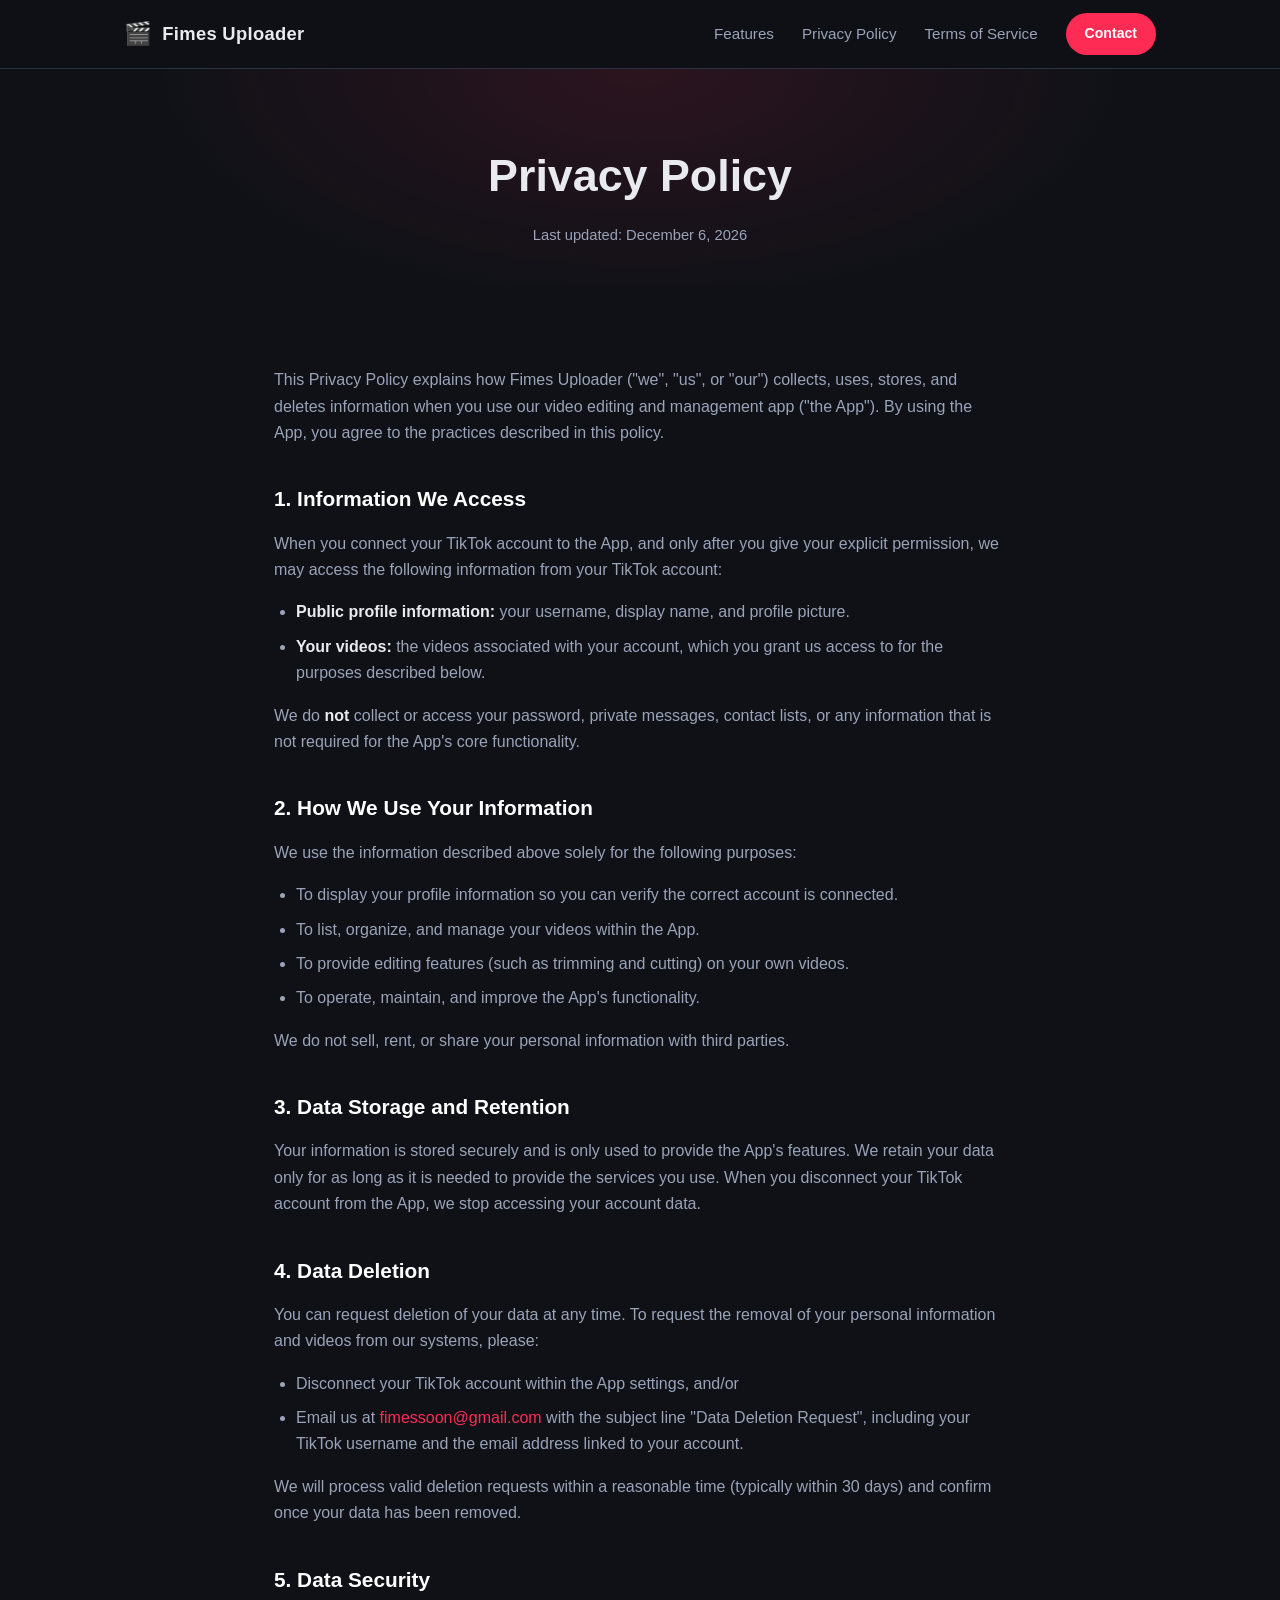
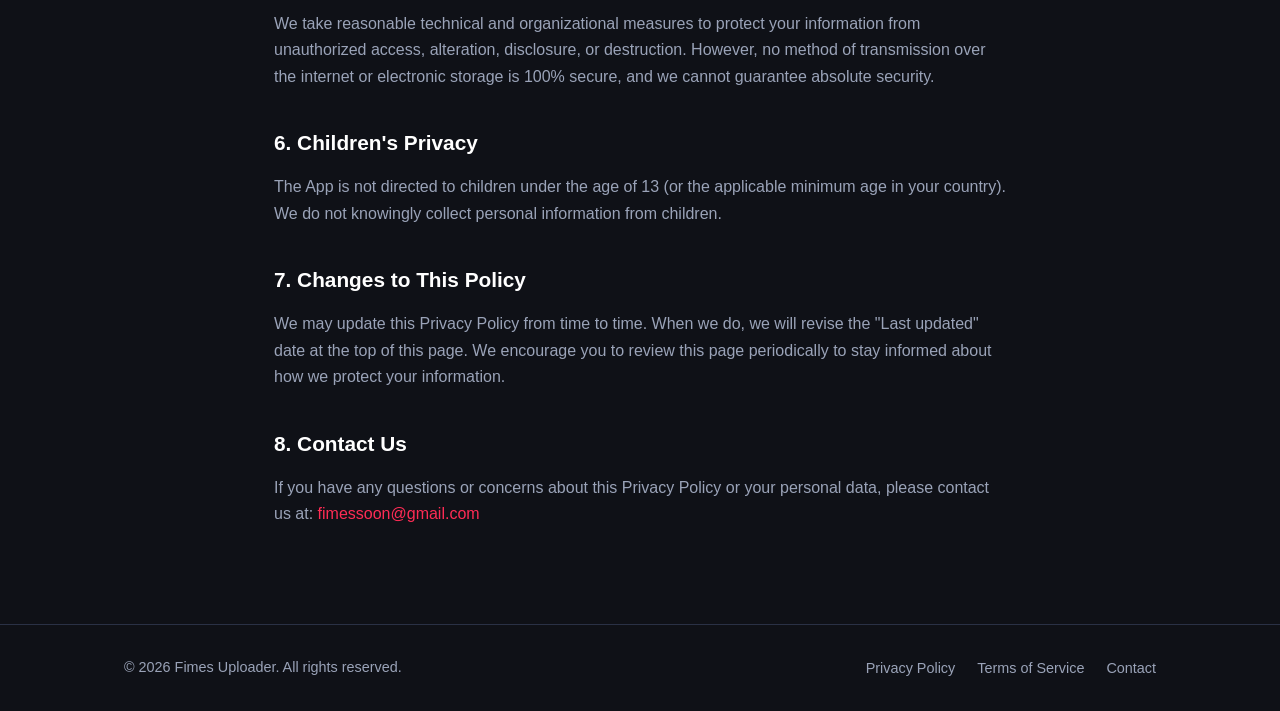
==== privacy-policy.html @ b1f83678 "2" ====
<!DOCTYPE html>
<html lang="en">
<head>
  <meta charset="UTF-8" />
  <meta name="viewport" content="width=device-width, initial-scale=1.0" />
  <title>Privacy Policy — Fimes Uploader</title>
  <meta name="description" content="Privacy Policy for the Fimes Uploader app." />
  <link rel="icon" href="data:image/svg+xml,<svg xmlns='http://www.w3.org/2000/svg' viewBox='0 0 100 100'><text y='.9em' font-size='90'>🎬</text></svg>" />
  <link rel="stylesheet" href="assets/css/style.css" />
</head>
<body>
  <header class="site-header">
    <nav class="container nav">
      <a href="index.html" class="brand">
        <span class="brand-icon">🎬</span>
        <span>Fimes Uploader</span>
      </a>
      <ul class="nav-links">
        <li><a href="index.html#features">Features</a></li>
        <li><a href="privacy-policy.html">Privacy Policy</a></li>
        <li><a href="terms-of-service.html">Terms of Service</a></li>
        <li><a href="mailto:fimessoon@gmail.com" class="btn btn-primary btn-sm">Contact</a></li>
      </ul>
    </nav>
  </header>

  <main>
    <section class="page-hero">
      <div class="container">
        <h1>Privacy Policy</h1>
        <p class="updated">Last updated: <span id="updated-date">August 5, 2026</span></p>
      </div>
    </section>

    <section class="section">
      <div class="container prose">
        <p>
          This Privacy Policy explains how Fimes Uploader ("we", "us", or "our") collects, uses,
          stores, and deletes information when you use our video editing and management app
          ("the App"). By using the App, you agree to the practices described in this policy.
        </p>

        <h2>1. Information We Access</h2>
        <p>
          When you connect your TikTok account to the App, and only after you give your explicit
          permission, we may access the following information from your TikTok account:
        </p>
        <ul>
          <li><strong>Public profile information:</strong> your username, display name, and profile picture.</li>
          <li><strong>Your videos:</strong> the videos associated with your account, which you grant us access to for the purposes described below.</li>
        </ul>
        <p>
          We do <strong>not</strong> collect or access your password, private messages, contact lists,
          or any information that is not required for the App's core functionality.
        </p>

        <h2>2. How We Use Your Information</h2>
        <p>We use the information described above solely for the following purposes:</p>
        <ul>
          <li>To display your profile information so you can verify the correct account is connected.</li>
          <li>To list, organize, and manage your videos within the App.</li>
          <li>To provide editing features (such as trimming and cutting) on your own videos.</li>
          <li>To operate, maintain, and improve the App's functionality.</li>
        </ul>
        <p>We do not sell, rent, or share your personal information with third parties.</p>

        <h2>3. Data Storage and Retention</h2>
        <p>
          Your information is stored securely and is only used to provide the App's features.
          We retain your data only for as long as it is needed to provide the services you use.
          When you disconnect your TikTok account from the App, we stop accessing your account data.
        </p>

        <h2>4. Data Deletion</h2>
        <p>
          You can request deletion of your data at any time. To request the removal of your
          personal information and videos from our systems, please:
        </p>
        <ul>
          <li>Disconnect your TikTok account within the App settings, and/or</li>
          <li>Email us at <a href="mailto:fimessoon@gmail.com">fimessoon@gmail.com</a> with the subject line
              "Data Deletion Request", including your TikTok username and the email address linked to your account.</li>
        </ul>
        <p>
          We will process valid deletion requests within a reasonable time (typically within 30 days)
          and confirm once your data has been removed.
        </p>

        <h2>5. Data Security</h2>
        <p>
          We take reasonable technical and organizational measures to protect your information from
          unauthorized access, alteration, disclosure, or destruction. However, no method of
          transmission over the internet or electronic storage is 100% secure, and we cannot
          guarantee absolute security.
        </p>

        <h2>6. Children's Privacy</h2>
        <p>
          The App is not directed to children under the age of 13 (or the applicable minimum age in
          your country). We do not knowingly collect personal information from children.
        </p>

        <h2>7. Changes to This Policy</h2>
        <p>
          We may update this Privacy Policy from time to time. When we do, we will revise the
          "Last updated" date at the top of this page. We encourage you to review this page
          periodically to stay informed about how we protect your information.
        </p>

        <h2>8. Contact Us</h2>
        <p>
          If you have any questions or concerns about this Privacy Policy or your personal data,
          please contact us at:
          <a href="mailto:fimessoon@gmail.com">fimessoon@gmail.com</a>
        </p>
      </div>
    </section>
  </main>

  <footer class="site-footer">
    <div class="container footer-inner">
      <p>© <span id="year"></span> Fimes Uploader. All rights reserved.</p>
      <ul class="footer-links">
        <li><a href="privacy-policy.html">Privacy Policy</a></li>
        <li><a href="terms-of-service.html">Terms of Service</a></li>
        <li><a href="mailto:fimessoon@gmail.com">Contact</a></li>
      </ul>
    </div>
  </footer>

  <script>
    document.getElementById("year").textContent = new Date().getFullYear();
    var d = new Date();
    document.getElementById("updated-date").textContent = d.toLocaleDateString("en-US", {
      year: "numeric", month: "long", day: "numeric"
    });
  </script>
</body>
</html>
---- assets/css/style.css ----
:root {
  --bg: #0f1117;
  --bg-alt: #161a24;
  --surface: #1c2130;
  --border: #2a3145;
  --text: #e8eaf0;
  --text-muted: #9aa3b8;
  --primary: #fe2c55;
  --primary-hover: #ff4d70;
  --radius: 12px;
  --max-width: 1080px;
}

* {
  margin: 0;
  padding: 0;
  box-sizing: border-box;
}

html {
  scroll-behavior: smooth;
}

body {
  font-family: -apple-system, BlinkMacSystemFont, "Segoe UI", Roboto, "Helvetica Neue", Arial, sans-serif;
  background: var(--bg);
  color: var(--text);
  line-height: 1.65;
  -webkit-font-smoothing: antialiased;
}

.container {
  max-width: var(--max-width);
  margin: 0 auto;
  padding: 0 24px;
}

a {
  color: var(--primary);
  text-decoration: none;
}

a:hover {
  text-decoration: underline;
}

/* ---------- Header ---------- */
.site-header {
  position: sticky;
  top: 0;
  z-index: 100;
  background: rgba(15, 17, 23, 0.92);
  backdrop-filter: blur(10px);
  border-bottom: 1px solid var(--border);
}

.nav {
  display: flex;
  align-items: center;
  justify-content: space-between;
  height: 68px;
}

.brand {
  display: flex;
  align-items: center;
  gap: 10px;
  color: var(--text);
  font-weight: 700;
  font-size: 1.15rem;
  letter-spacing: 0.3px;
}

.brand:hover {
  text-decoration: none;
}

.brand-icon {
  font-size: 1.4rem;
}

.nav-links {
  display: flex;
  align-items: center;
  gap: 28px;
  list-style: none;
}

.nav-links a:not(.btn) {
  color: var(--text-muted);
  font-size: 0.95rem;
  transition: color 0.2s;
}

.nav-links a:not(.btn):hover {
  color: var(--text);
  text-decoration: none;
}

/* ---------- Buttons ---------- */
.btn {
  display: inline-block;
  padding: 12px 26px;
  border-radius: 999px;
  font-weight: 600;
  font-size: 0.95rem;
  transition: all 0.2s;
  border: 1px solid transparent;
  cursor: pointer;
}

.btn:hover {
  text-decoration: none;
  transform: translateY(-1px);
}

.btn-primary {
  background: var(--primary);
  color: #fff;
}

.btn-primary:hover {
  background: var(--primary-hover);
}

.btn-outline {
  border-color: var(--border);
  color: var(--text);
}

.btn-outline:hover {
  border-color: var(--primary);
  color: var(--primary);
}

.btn-sm {
  padding: 8px 18px;
  font-size: 0.88rem;
}

/* ---------- Hero ---------- */
.hero {
  padding: 110px 0 90px;
  text-align: center;
  background:
    radial-gradient(600px 300px at 20% 0%, rgba(254, 44, 85, 0.14), transparent),
    radial-gradient(600px 300px at 80% 0%, rgba(37, 211, 102, 0.1), transparent),
    var(--bg);
}

.hero h1 {
  font-size: clamp(2.6rem, 7vw, 4.2rem);
  font-weight: 800;
  letter-spacing: -1px;
  background: linear-gradient(120deg, #fff, #ff9db1);
  -webkit-background-clip: text;
  background-clip: text;
  -webkit-text-fill-color: transparent;
  margin-bottom: 18px;
}

.tagline {
  font-size: clamp(1.15rem, 3vw, 1.5rem);
  font-weight: 600;
  color: var(--text);
  margin-bottom: 14px;
}

.hero-sub {
  max-width: 640px;
  margin: 0 auto 36px;
  color: var(--text-muted);
  font-size: 1.02rem;
}

.hero-actions {
  display: flex;
  gap: 14px;
  justify-content: center;
  flex-wrap: wrap;
}

/* ---------- Sections ---------- */
.section {
  padding: 80px 0;
}

.section-alt {
  background: var(--bg-alt);
  border-top: 1px solid var(--border);
  border-bottom: 1px solid var(--border);
}

.section-title {
  font-size: clamp(1.6rem, 4vw, 2.2rem);
  text-align: center;
  margin-bottom: 48px;
  font-weight: 700;
}

.cards {
  display: grid;
  grid-template-columns: repeat(auto-fit, minmax(260px, 1fr));
  gap: 24px;
}

.card {
  background: var(--surface);
  border: 1px solid var(--border);
  border-radius: var(--radius);
  padding: 32px 26px;
  text-align: center;
  transition: transform 0.2s, border-color 0.2s;
}

.card:hover {
  transform: translateY(-4px);
  border-color: var(--primary);
}

.card-icon {
  font-size: 2rem;
  margin-bottom: 14px;
}

.card h3 {
  margin-bottom: 10px;
  font-size: 1.15rem;
}

.card p {
  color: var(--text-muted);
  font-size: 0.95rem;
}

/* ---------- Contact box ---------- */
.contact-box {
  text-align: center;
  max-width: 620px;
}

.contact-box h2 {
  font-size: 1.8rem;
  margin-bottom: 12px;
}

.contact-box p {
  color: var(--text-muted);
  margin-bottom: 24px;
}

/* ---------- Page hero (policy/tos) ---------- */
.page-hero {
  padding: 70px 0 40px;
  text-align: center;
  background:
    radial-gradient(500px 240px at 50% 0%, rgba(254, 44, 85, 0.12), transparent),
    var(--bg);
}

.page-hero h1 {
  font-size: clamp(2rem, 5vw, 2.8rem);
  font-weight: 800;
  margin-bottom: 10px;
}

.updated {
  color: var(--text-muted);
  font-size: 0.92rem;
}

/* ---------- Prose ---------- */
.prose {
  max-width: 780px;
  margin: 0 auto;
}

.prose h2 {
  font-size: 1.3rem;
  margin: 36px 0 14px;
  color: #fff;
}

.prose p {
  color: var(--text-muted);
  margin-bottom: 16px;
}

.prose ul {
  margin: 0 0 16px 22px;
  color: var(--text-muted);
}

.prose li {
  margin-bottom: 8px;
}

.prose strong {
  color: var(--text);
}

/* ---------- Footer ---------- */
.site-footer {
  border-top: 1px solid var(--border);
  padding: 30px 0;
}

.footer-inner {
  display: flex;
  align-items: center;
  justify-content: space-between;
  flex-wrap: wrap;
  gap: 14px;
}

.site-footer p,
.site-footer a {
  color: var(--text-muted);
  font-size: 0.9rem;
}

.footer-links {
  display: flex;
  gap: 22px;
  list-style: none;
}

/* ---------- Responsive ---------- */
@media (max-width: 720px) {
  .nav-links {
    gap: 14px;
  }

  .nav-links li:nth-child(2),
  .nav-links li:nth-child(3) {
    display: none;
  }

  .hero {
    padding: 80px 0 60px;
  }

  .section {
    padding: 56px 0;
  }

  .footer-inner {
    justify-content: center;
    text-align: center;
  }
}
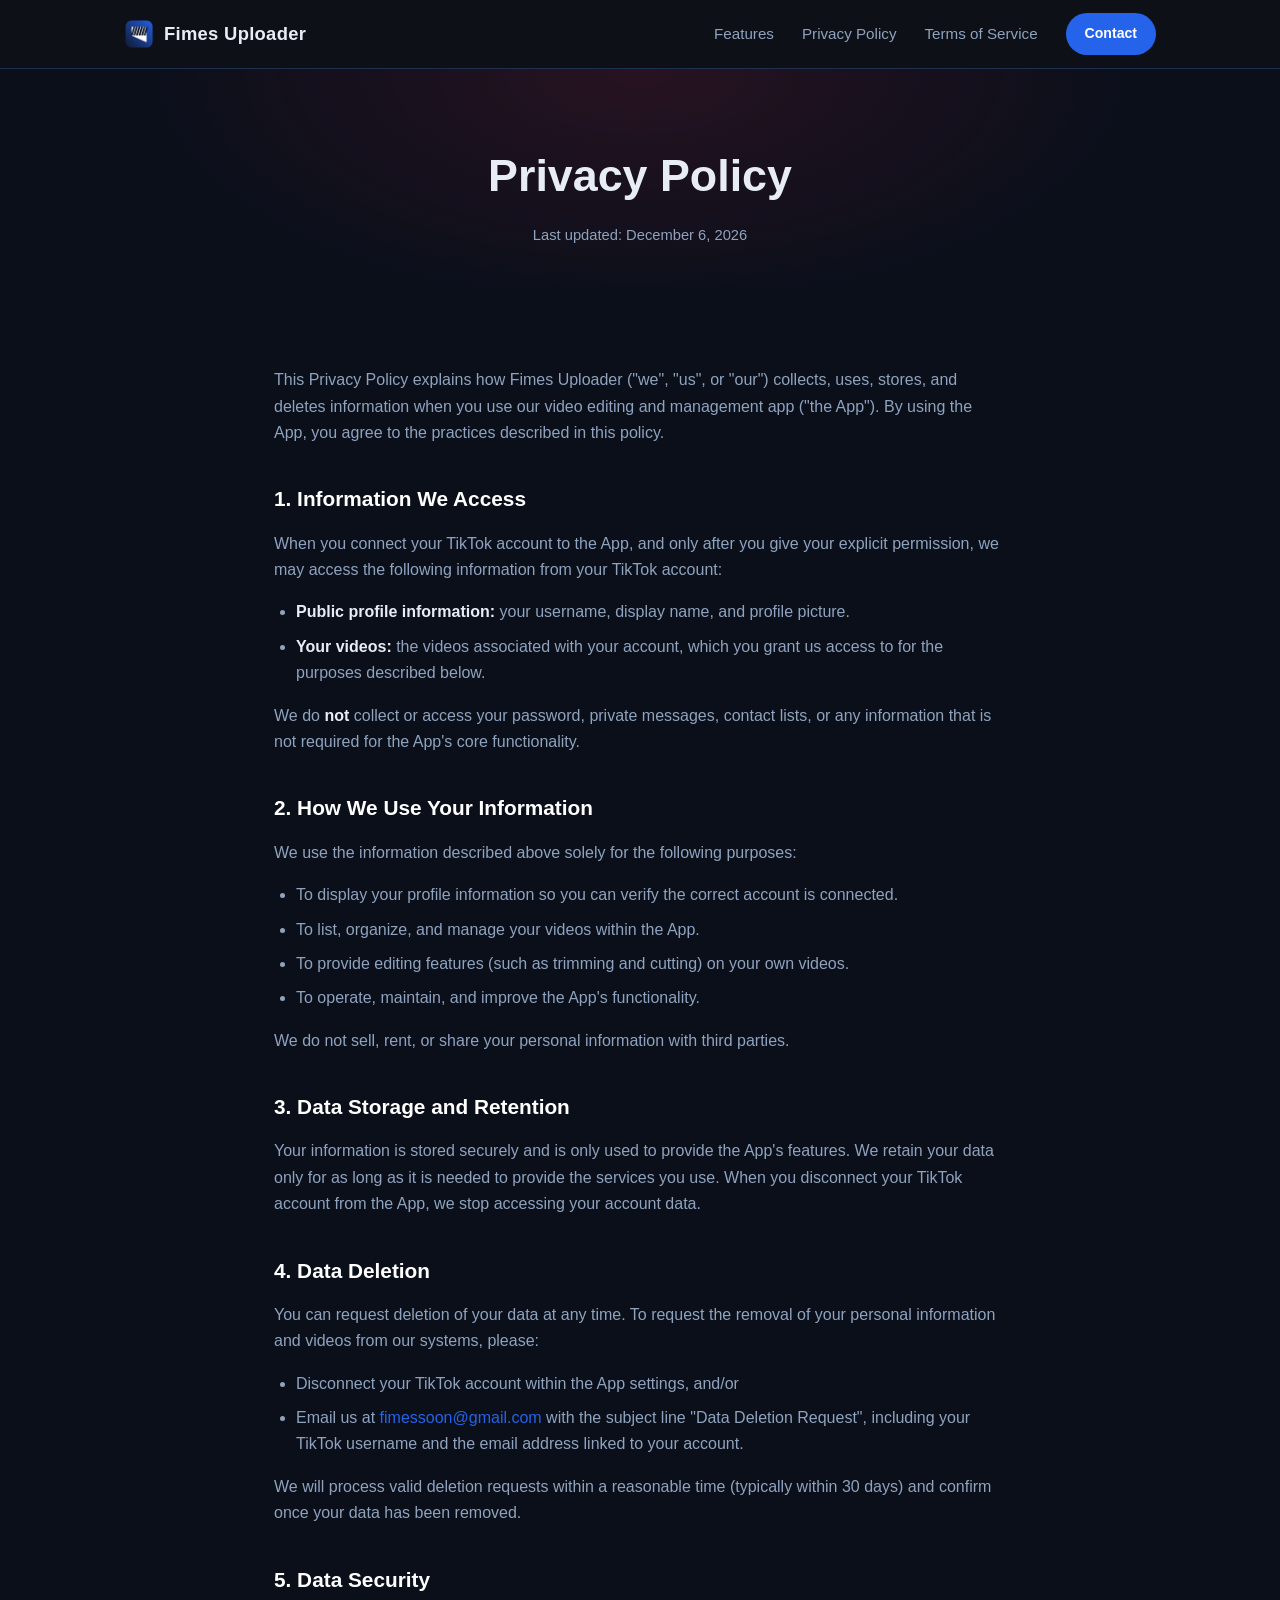
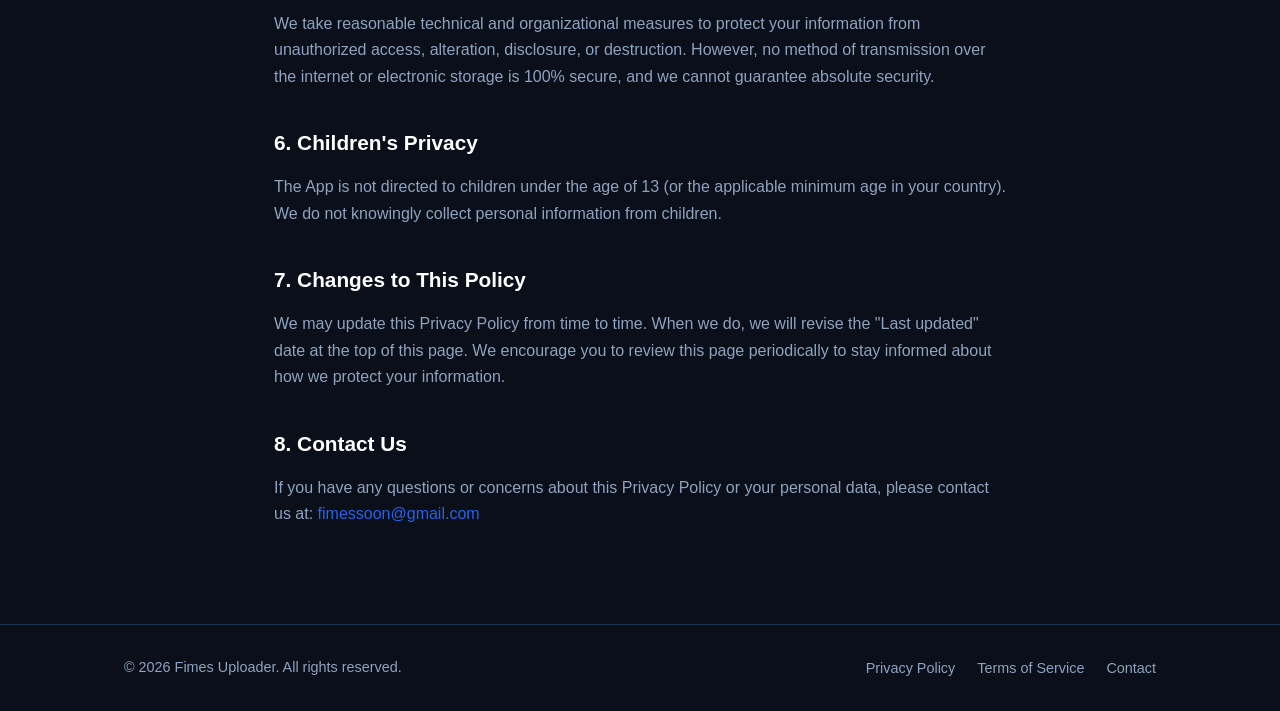
==== commit 543ba3d8: "1" ====
--- a/privacy-policy.html
+++ b/privacy-policy.html
@@ -5,14 +5,15 @@
   <meta name="viewport" content="width=device-width, initial-scale=1.0" />
   <title>Privacy Policy — Fimes Uploader</title>
   <meta name="description" content="Privacy Policy for the Fimes Uploader app." />
-  <link rel="icon" href="data:image/svg+xml,<svg xmlns='http://www.w3.org/2000/svg' viewBox='0 0 100 100'><text y='.9em' font-size='90'>🎬</text></svg>" />
+  <link rel="icon" type="image/png" href="assets/images/logo.png" />
+  <link rel="apple-touch-icon" href="assets/images/logo.png" />
   <link rel="stylesheet" href="assets/css/style.css" />
 </head>
 <body>
   <header class="site-header">
     <nav class="container nav">
       <a href="index.html" class="brand">
-        <span class="brand-icon">🎬</span>
+        <img class="brand-icon" src="assets/images/logo.png" alt="Fimes Uploader logo" />
         <span>Fimes Uploader</span>
       </a>
       <ul class="nav-links">
--- a/assets/css/style.css
+++ b/assets/css/style.css
@@ -1,12 +1,13 @@
 :root {
-  --bg: #0f1117;
-  --bg-alt: #161a24;
-  --surface: #1c2130;
-  --border: #2a3145;
-  --text: #e8eaf0;
-  --text-muted: #9aa3b8;
-  --primary: #fe2c55;
-  --primary-hover: #ff4d70;
+  --bg: #0a0f1a;
+  --bg-alt: #0f1a2e;
+  --surface: #142038;
+  --border: #1e3050;
+  --text: #e8edf5;
+  --text-muted: #8fa3bf;
+  --primary: #2563eb;
+  --primary-hover: #3b82f6;
+  --primary-glow: rgba(37, 99, 235, 0.18);
   --radius: 12px;
   --max-width: 1080px;
 }
@@ -76,7 +77,11 @@
 }
 
 .brand-icon {
-  font-size: 1.4rem;
+  width: 30px;
+  height: 30px;
+  border-radius: 7px;
+  display: block;
+  flex-shrink: 0;
 }
 
 .nav-links {
@@ -143,8 +148,8 @@
   padding: 110px 0 90px;
   text-align: center;
   background:
-    radial-gradient(600px 300px at 20% 0%, rgba(254, 44, 85, 0.14), transparent),
-    radial-gradient(600px 300px at 80% 0%, rgba(37, 211, 102, 0.1), transparent),
+    radial-gradient(600px 300px at 20% 0%, var(--primary-glow), transparent),
+    radial-gradient(600px 300px at 80% 0%, rgba(34, 197, 94, 0.1), transparent),
     var(--bg);
 }
 
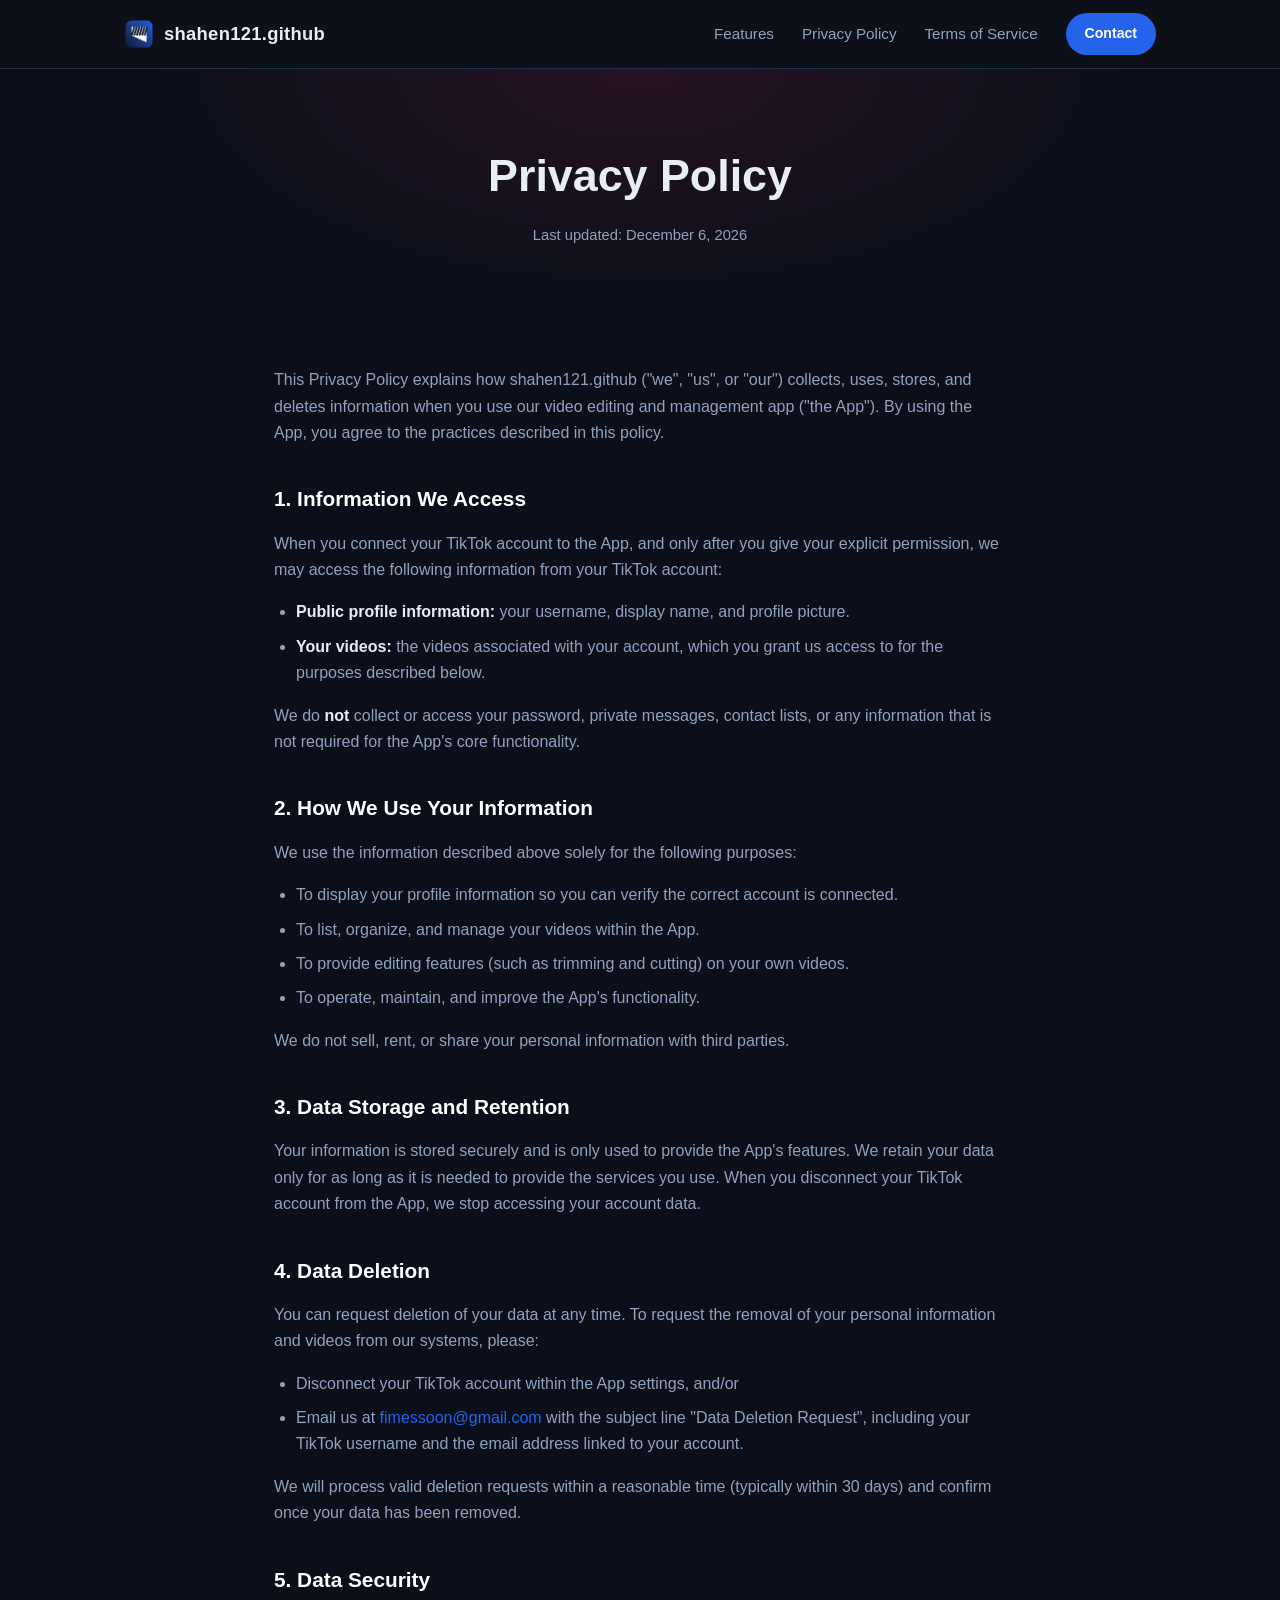
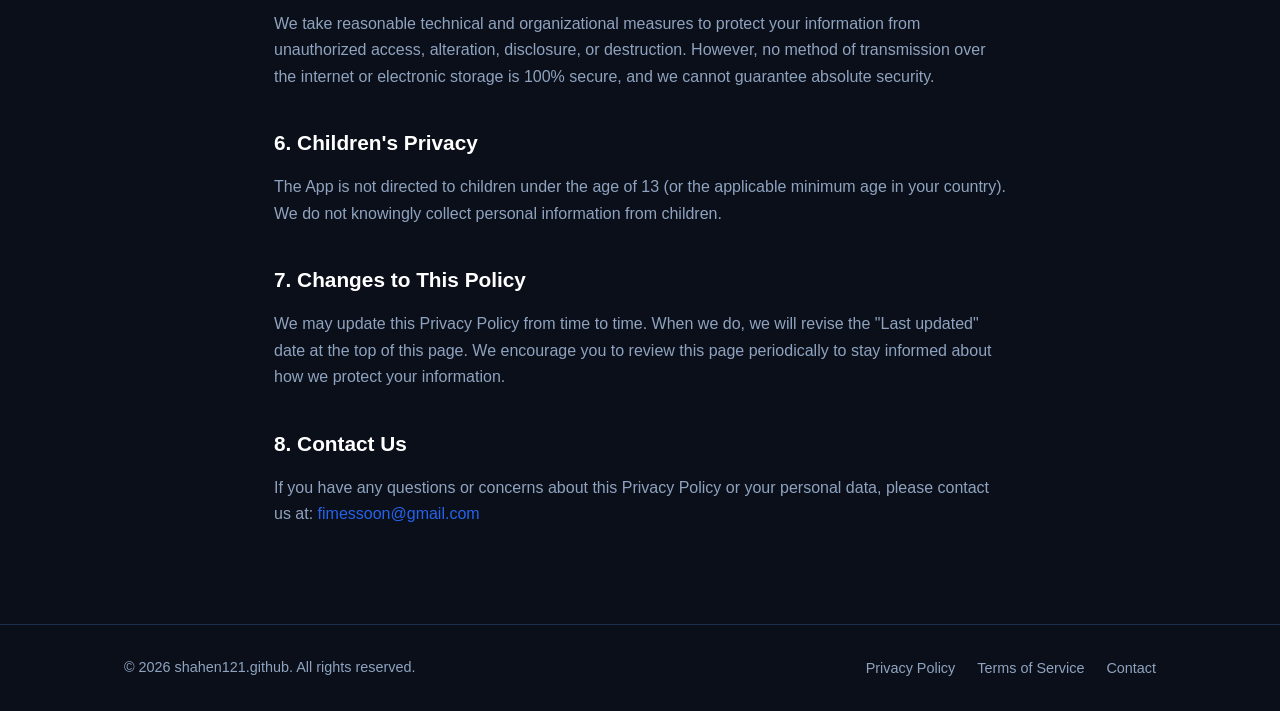
==== commit c9d62b21: "يفبت" ====
--- a/privacy-policy.html
+++ b/privacy-policy.html
@@ -3,8 +3,8 @@
 <head>
   <meta charset="UTF-8" />
   <meta name="viewport" content="width=device-width, initial-scale=1.0" />
-  <title>Privacy Policy — Fimes Uploader</title>
-  <meta name="description" content="Privacy Policy for the Fimes Uploader app." />
+  <title>Privacy Policy — shahen121.github</title>
+  <meta name="description" content="Privacy Policy for the shahen121.github app." />
   <link rel="icon" type="image/png" href="assets/images/logo.png" />
   <link rel="apple-touch-icon" href="assets/images/logo.png" />
   <link rel="stylesheet" href="assets/css/style.css" />
@@ -13,8 +13,8 @@
   <header class="site-header">
     <nav class="container nav">
       <a href="index.html" class="brand">
-        <img class="brand-icon" src="assets/images/logo.png" alt="Fimes Uploader logo" />
-        <span>Fimes Uploader</span>
+        <img class="brand-icon" src="assets/images/logo.png" alt="shahen121.github logo" />
+        <span>shahen121.github</span>
       </a>
       <ul class="nav-links">
         <li><a href="index.html#features">Features</a></li>
@@ -36,7 +36,7 @@
     <section class="section">
       <div class="container prose">
         <p>
-          This Privacy Policy explains how Fimes Uploader ("we", "us", or "our") collects, uses,
+          This Privacy Policy explains how shahen121.github ("we", "us", or "our") collects, uses,
           stores, and deletes information when you use our video editing and management app
           ("the App"). By using the App, you agree to the practices described in this policy.
         </p>
@@ -120,7 +120,7 @@
 
   <footer class="site-footer">
     <div class="container footer-inner">
-      <p>© <span id="year"></span> Fimes Uploader. All rights reserved.</p>
+      <p>© <span id="year"></span> shahen121.github. All rights reserved.</p>
       <ul class="footer-links">
         <li><a href="privacy-policy.html">Privacy Policy</a></li>
         <li><a href="terms-of-service.html">Terms of Service</a></li>
